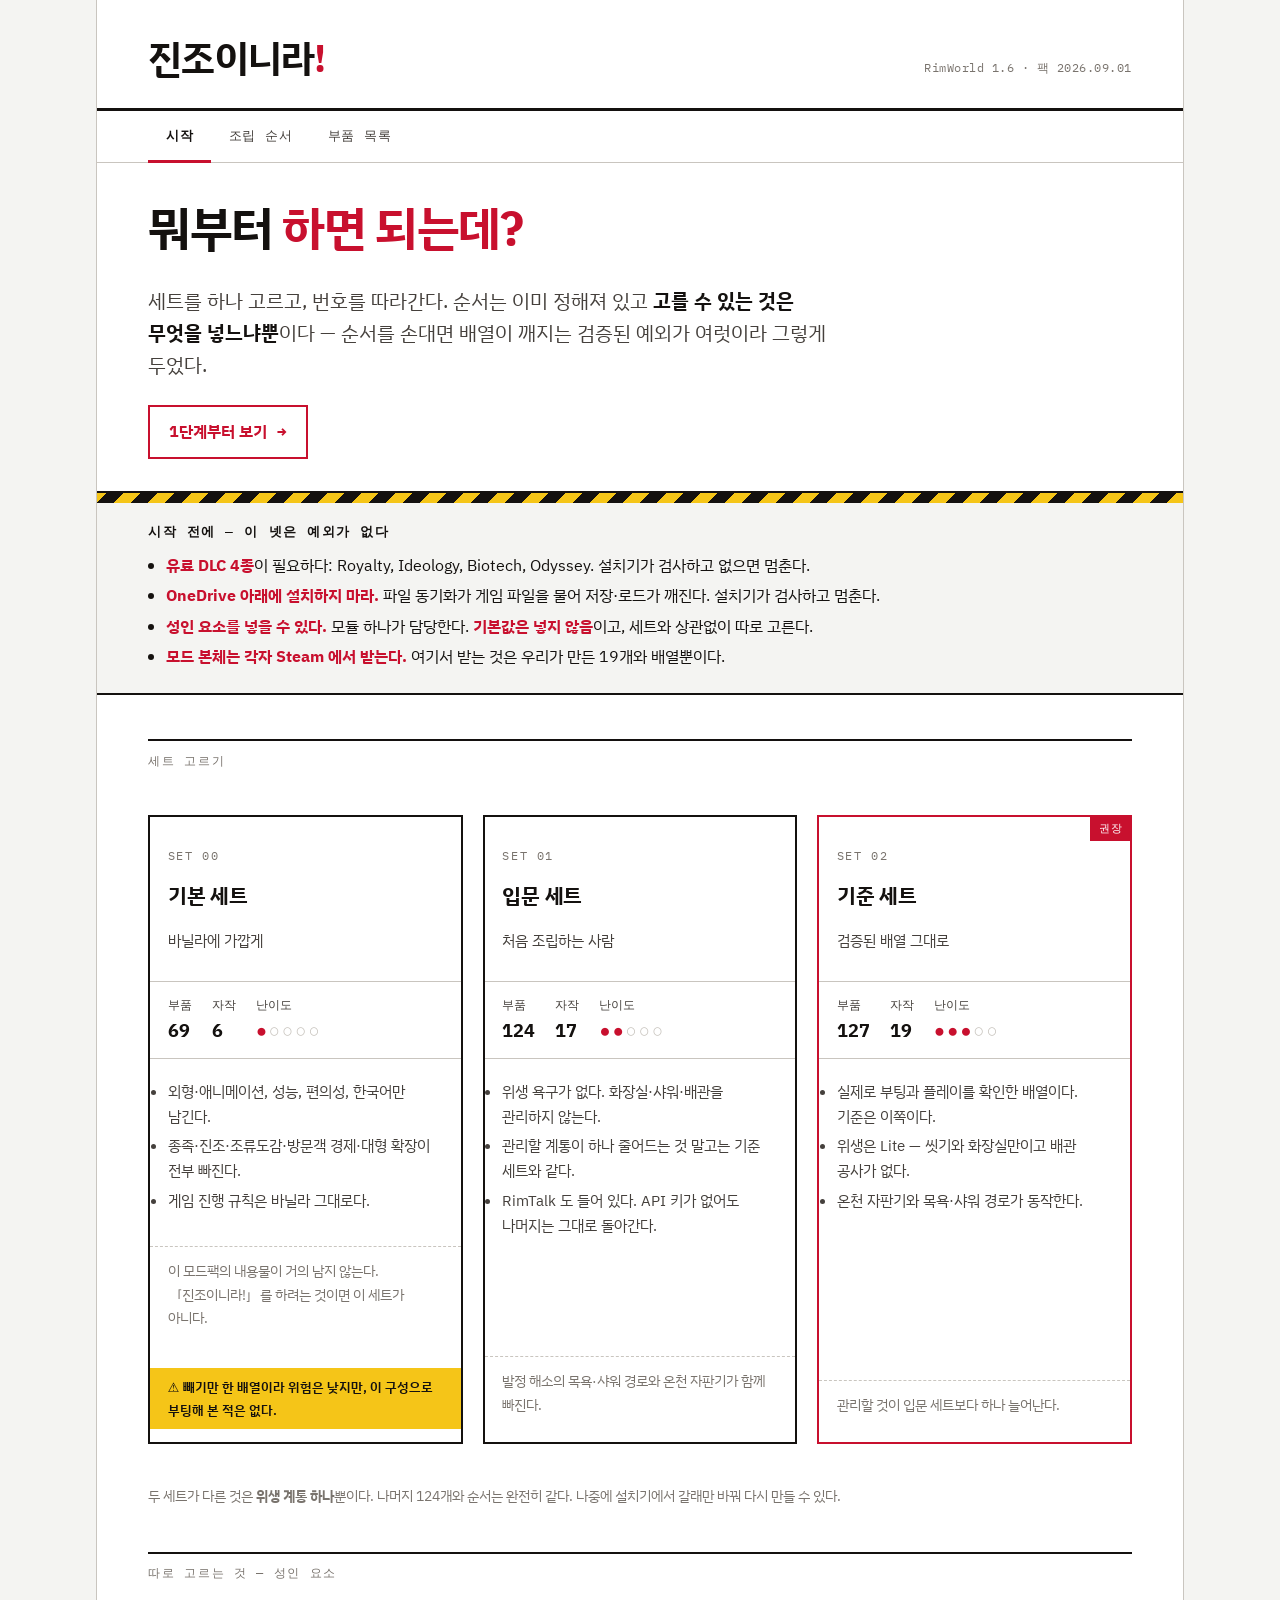
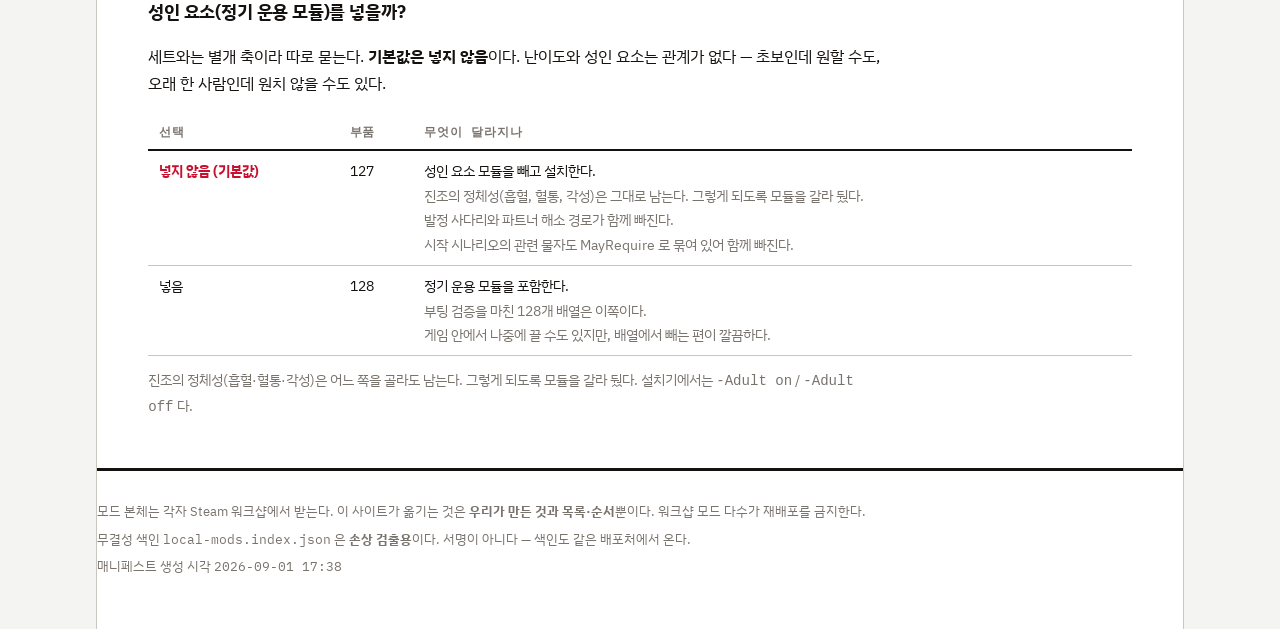
==== index.html @ 78cf6ee9 "진홍 협화회 모드팩 사이트 — 첫 배포 site/dist 산출물(3쪽 + 설치기 묶음 + 무결성 색인)을 그대로 올린다. 빌드는 모드팩 저장소의 scripts/build-site." ====
<!doctype html>
<html lang="ko">
<head>
<meta charset="utf-8">
<meta name="viewport" content="width=device-width, initial-scale=1">
<title>진조이니라! 조립 설명서</title>
<meta name="description" content="RimWorld 1.6 한국어 모드팩 진조이니라!. 세트를 고르고 번호를 따라가면 끝난다.">
<meta name="color-scheme" content="light dark">
<link rel="preconnect" href="https://fonts.googleapis.com">
<link rel="preconnect" href="https://fonts.gstatic.com" crossorigin>
<link rel="stylesheet" href="https://fonts.googleapis.com/css2?family=IBM+Plex+Mono:wght@400;600&family=IBM+Plex+Sans+KR:wght@400;500;600;700&display=swap">
<link rel="stylesheet" href="assets/style.css">
</head>
<body>
<!--
DIRECTION CONTRACT — rim.issssm.com

THESIS: 이 팩은 고르는 카탈로그가 아니라 순서가 검증된 조립물 하나다. 세트를
고르고 번호를 따라가면 끝난다. 기능을 자랑하는 히어로 배너와 카드 격자를 쓰지
않는다 — 초보가 먼저 묻는 것은 "무엇이 들었나" 가 아니라 "뭐부터 하면 되나" 다.

OWN-WORLD: 조립 설명서. 흰 종이, 검은 키라인, 진홍(#c8102e)이 이 팩의 정체이자
유일한 강조색, 노랑·검정 사선 위험 띠가 경고를 진다. 여백의 큰 외곽선 숫자,
1:1 부품 호출 상자 격자, IBM Plex Sans KR + Plex Mono, 숫자는 전부 tabular.

STORY: 세트 상자가 부품 수와 난이도를 모서리에 찍고 나란히 놓인 것을 본다.
자기 것이 어느 것인지 알아보고, 번호 매긴 단계를 따라 혼자 끝까지 깐다.
세트로 정해지지 않는 것(성인 요소)은 상자 아래에서 따로 묻는다.

FIRST VIEWPORT: 상단 3px 괘선 아래 워드마크. 그 아래 "뭐부터 하면 되는데?" 가
화면 폭을 쓰는 질문으로 서고, 답이 곧바로 1단계 링크다. 그 아래 노랑·검정
위험 띠가 DLC 4종·OneDrive 금지·성인 요소를 진다. 세트 상자는 그다음이다.

FORM: 브릭 조립 설명서. 공명 순위 7위였던 배정안(약전 첨부문서)을 두 축에서
이긴 도전자. seed 343098e7.

FINISH: unreviewed and undocumented is unfinished; this build ends with the finish review, the verdict, DESIGN.md, and every shipping raster carrying its provenance.
-->
<div class="sheet">
  <header class="masthead pad">
    <p class="wordmark">진조이니라<span class="bang">!</span></p>
    <p class="meta">RimWorld 1.6 · 팩 2026.09.01</p>
  </header>
  <nav class="tabs pad" aria-label="주요">
      <a href="index.html" aria-current="page">시작</a>
      <a href="install.html">조립 순서</a>
      <a href="mods.html">부품 목록</a>
  </nav>
  <main class="pad">
    <h1 class="q">뭐부터 <em>하면 되는데?</em></h1>
    <p class="lede">세트를 하나 고르고, 번호를 따라간다. 순서는 이미 정해져 있고
    <strong>고를 수 있는 것은 무엇을 넣느냐뿐</strong>이다 — 순서를 손대면 배열이 깨지는
    검증된 예외가 여럿이라 그렇게 두었다.</p>
    <p style="margin:1.5rem 0 0"><a class="gonext" href="install.html">1단계부터 보기 <span class="arrow">→</span></a></p>
  </main>

  <section class="hazard" aria-labelledby="before">
    <div class="body">
      <h2 id="before">시작 전에 — 이 넷은 예외가 없다</h2>
      <ul>
        <li><strong>유료 DLC 4종</strong>이 필요하다: Royalty, Ideology, Biotech, Odyssey. 설치기가 검사하고 없으면 멈춘다.</li>
        <li><strong>OneDrive 아래에 설치하지 마라.</strong> 파일 동기화가 게임 파일을 물어 저장·로드가 깨진다. 설치기가 검사하고 멈춘다.</li>
        <li><strong>성인 요소를 넣을 수 있다.</strong> 모듈 하나가 담당한다. <strong>기본값은 넣지 않음</strong>이고, 세트와 상관없이 따로 고른다.</li>
        <li><strong>모드 본체는 각자 Steam 에서 받는다.</strong> 여기서 받는 것은 우리가 만든 19개와 배열뿐이다.</li>
      </ul>
    </div>
  </section>

  <section class="pad">
    <p class="sectionhead">세트 고르기</p>
    <div class="sets">
      <article class="set">
        
        <div class="head">
          <p class="setno">SET 00</p>
          <h3>기본 세트</h3>
          <p class="tagline">바닐라에 가깝게</p>
        </div>
        <div class="stats">
          <div>부품<b>69</b></div>
          <div>자작<b>6</b></div>
          <div>난이도<b><span class="pips">●<span class="off">○○○○</span></span></b></div>
        </div>
        <ul class="why">
        <li>외형·애니메이션, 성능, 편의성, 한국어만 남긴다.</li>
        <li>종족·진조·조류도감·방문객 경제·대형 확장이 전부 빠진다.</li>
        <li>게임 진행 규칙은 바닐라 그대로다.</li>
        </ul>
        <p class="cost">이 모드팩의 내용물이 거의 남지 않는다. 「진조이니라!」를 하려는 것이면 이 세트가 아니다.</p>
        <p class="unverified">⚠ 빼기만 한 배열이라 위험은 낮지만, 이 구성으로 부팅해 본 적은 없다.</p>
      </article>
      <article class="set">
        
        <div class="head">
          <p class="setno">SET 01</p>
          <h3>입문 세트</h3>
          <p class="tagline">처음 조립하는 사람</p>
        </div>
        <div class="stats">
          <div>부품<b>124</b></div>
          <div>자작<b>17</b></div>
          <div>난이도<b><span class="pips">●●<span class="off">○○○</span></span></b></div>
        </div>
        <ul class="why">
        <li>위생 욕구가 없다. 화장실·샤워·배관을 관리하지 않는다.</li>
        <li>관리할 계통이 하나 줄어드는 것 말고는 기준 세트와 같다.</li>
        <li>RimTalk 도 들어 있다. API 키가 없어도 나머지는 그대로 돌아간다.</li>
        </ul>
        <p class="cost">발정 해소의 목욕·샤워 경로와 온천 자판기가 함께 빠진다.</p>
        
      </article>
      <article class="set is-recommended">
        <span class="corner">권장</span>
        <div class="head">
          <p class="setno">SET 02</p>
          <h3>기준 세트</h3>
          <p class="tagline">검증된 배열 그대로</p>
        </div>
        <div class="stats">
          <div>부품<b>127</b></div>
          <div>자작<b>19</b></div>
          <div>난이도<b><span class="pips">●●●<span class="off">○○</span></span></b></div>
        </div>
        <ul class="why">
        <li>실제로 부팅과 플레이를 확인한 배열이다. 기준은 이쪽이다.</li>
        <li>위생은 Lite — 씻기와 화장실만이고 배관 공사가 없다.</li>
        <li>온천 자판기와 목욕·샤워 경로가 동작한다.</li>
        </ul>
        <p class="cost">관리할 것이 입문 세트보다 하나 늘어난다.</p>
        
      </article>
    </div>
    <p style="color:var(--ink-3);font-size:0.88rem;margin:0 0 2rem">
      두 세트가 다른 것은 <strong>위생 계통 하나</strong>뿐이다. 나머지 124개와 순서는 완전히 같다.
      나중에 설치기에서 갈래만 바꿔 다시 만들 수 있다.
    </p>

    <p class="sectionhead">따로 고르는 것 — 성인 요소</p>
    <div class="optional">
      <p class="q2">성인 요소(정기 운용 모듈)를 넣을까?</p>
      <p>세트와는 별개 축이라 따로 묻는다. <strong>기본값은 넣지 않음</strong>이다.
      난이도와 성인 요소는 관계가 없다 — 초보인데 원할 수도, 오래 한 사람인데 원치 않을 수도 있다.</p>
      <div class="tablewrap">
        <table>
          <thead><tr><th>선택</th><th>부품</th><th>무엇이 달라지나</th></tr></thead>
          <tbody>
<tr><td><strong>넣지 않음 (기본값)</strong></td><td class="num">127</td><td>성인 요소 모듈을 빼고 설치한다.<br><span style="color:var(--ink-3);font-size:0.86rem">진조의 정체성(흡혈, 혈통, 각성)은 그대로 남는다. 그렇게 되도록 모듈을 갈라 뒀다.<br>발정 사다리와 파트너 해소 경로가 함께 빠진다.<br>시작 시나리오의 관련 물자도 MayRequire 로 묶여 있어 함께 빠진다.</span></td></tr>
        <tr><td>넣음</td><td class="num">128</td><td>정기 운용 모듈을 포함한다.<br><span style="color:var(--ink-3);font-size:0.86rem">부팅 검증을 마친 128개 배열은 이쪽이다.<br>게임 안에서 나중에 끌 수도 있지만, 배열에서 빼는 편이 깔끔하다.</span></td></tr>
          </tbody>
        </table>
      </div>
      <p style="color:var(--ink-3);font-size:0.88rem;margin:0.75rem 0 2rem">
        진조의 정체성(흡혈·혈통·각성)은 어느 쪽을 골라도 남는다. 그렇게 되도록 모듈을 갈라 뒀다.
        설치기에서는 <code>-Adult on</code> / <code>-Adult off</code> 다.
      </p>
    </div>
  </section>
  <footer class="colophon pad">
    <p>모드 본체는 각자 Steam 워크샵에서 받는다. 이 사이트가 옮기는 것은 <strong>우리가 만든 것과 목록·순서</strong>뿐이다. 워크샵 모드 다수가 재배포를 금지한다.</p>
    <p>무결성 색인 <code>local-mods.index.json</code> 은 <strong>손상 검출용</strong>이다. 서명이 아니다 — 색인도 같은 배포처에서 온다.</p>
    <p>매니페스트 생성 시각 <code>2026-09-01 17:38</code></p>
  </footer>
</div>
</body>
</html>
---- assets/style.css ----
/* 진조이니라! — rim.issssm.com
   조립 설명서 문법. 키라인, 번호 매긴 단계, 1:1 부품 호출 상자.
   손으로 쓴다. 빌드 단계는 HTML 만 만든다. */

:root {
  --paper:      #ffffff;
  --paper-2:    #f4f4f2;
  --paper-3:    #e9e8e4;
  --ink:        #14110f;
  --ink-2:      #45403c;
  --ink-3:      #79736d;
  --rule:       #14110f;
  --rule-soft:  #c9c5bf;
  --crimson:    #c8102e;
  --crimson-2:  #9c0c23;
  --caution:    #f5c518;
  --info:       #2f6fa8;
  --ok:         #2c7a4b;

  --gutter:     5.5rem;
  --sheet:      68rem;

  --step-num:   clamp(2.6rem, 6vw, 4.2rem);

  --f-sans: "IBM Plex Sans KR", "Malgun Gothic", system-ui, sans-serif;
  --f-mono: "IBM Plex Mono", "D2Coding", ui-monospace, monospace;
}

@media (prefers-color-scheme: dark) {
  :root:not([data-theme="light"]) {
    --paper:     #14110f;
    --paper-2:   #1c1917;
    --paper-3:   #262220;
    --ink:       #ece8e3;
    --ink-2:     #b9b2ab;
    --ink-3:     #8b847d;
    --rule:      #ece8e3;
    --rule-soft: #3b3633;
    --crimson:   #ff4d63;
    --crimson-2: #ff7a8b;
    --caution:   #f5c518;
    --info:      #7db6e8;
    --ok:        #5fbf85;
  }
}

:root[data-theme="dark"] {
  --paper:     #14110f;
  --paper-2:   #1c1917;
  --paper-3:   #262220;
  --ink:       #ece8e3;
  --ink-2:     #b9b2ab;
  --ink-3:     #8b847d;
  --rule:      #ece8e3;
  --rule-soft: #3b3633;
  --crimson:   #ff4d63;
  --crimson-2: #ff7a8b;
  --caution:   #f5c518;
  --info:      #7db6e8;
  --ok:        #5fbf85;
}

* { box-sizing: border-box; }

html { -webkit-text-size-adjust: 100%; }

body {
  margin: 0;
  background: var(--paper-2);
  color: var(--ink);
  font-family: var(--f-sans);
  font-size: 16px;
  line-height: 1.7;
  word-break: keep-all;
  overflow-wrap: anywhere;
}

a { color: var(--crimson); text-underline-offset: 0.2em; }
a:focus-visible,
button:focus-visible { outline: 3px solid var(--crimson); outline-offset: 2px; }

/* ── 종이 ───────────────────────────────────────────────── */

.sheet {
  max-width: var(--sheet);
  margin: 0 auto;
  background: var(--paper);
  border-left: 1px solid var(--rule-soft);
  border-right: 1px solid var(--rule-soft);
  min-height: 100vh;
}

.pad { padding: 0 clamp(1.25rem, 4vw, 3.5rem); }

/* ── 머리 ───────────────────────────────────────────────── */

.masthead {
  border-bottom: 3px solid var(--rule);
  padding-top: 2.25rem;
  padding-bottom: 1.1rem;
  display: flex;
  flex-wrap: wrap;
  align-items: baseline;
  gap: 0.5rem 1.25rem;
}

.masthead .wordmark {
  font-size: clamp(1.6rem, 4.4vw, 2.4rem);
  font-weight: 700;
  letter-spacing: -0.02em;
  margin: 0;
  line-height: 1.15;
}
.masthead .wordmark .bang { color: var(--crimson); }

.masthead .meta {
  font-family: var(--f-mono);
  font-size: 0.78rem;
  color: var(--ink-3);
  letter-spacing: 0.04em;
  margin-left: auto;
  font-variant-numeric: tabular-nums;
}

nav.tabs {
  display: flex;
  flex-wrap: wrap;
  gap: 0;
  border-bottom: 1px solid var(--rule-soft);
}
nav.tabs a {
  font-family: var(--f-mono);
  font-size: 0.8rem;
  letter-spacing: 0.06em;
  text-decoration: none;
  color: var(--ink-2);
  padding: 0.85rem 1.1rem;
  border-bottom: 3px solid transparent;
  margin-bottom: -1px;
}
nav.tabs a:hover { color: var(--ink); background: var(--paper-2); }
nav.tabs a[aria-current="page"] {
  color: var(--ink);
  border-bottom-color: var(--crimson);
  font-weight: 600;
}

/* ── 경고 띠 ────────────────────────────────────────────── */

.hazard {
  border-top: 2px solid var(--ink);
  border-bottom: 2px solid var(--ink);
  background: var(--paper-2);
  margin-top: 2rem;
}
.hazard::before {
  content: "";
  display: block;
  height: 10px;
  background: repeating-linear-gradient(
    -45deg, var(--caution) 0 12px, var(--ink) 12px 24px);
}
.hazard .body { padding: 1.1rem clamp(1.25rem, 4vw, 3.5rem) 1.25rem; }
.hazard h2 {
  font-size: 0.8rem;
  font-family: var(--f-mono);
  letter-spacing: 0.12em;
  margin: 0 0 0.6rem;
  color: var(--ink);
}
.hazard ul { margin: 0; padding-left: 1.1rem; }
.hazard li { margin: 0.2rem 0; }
.hazard strong { color: var(--crimson); }

/* ── 단계 ───────────────────────────────────────────────── */

.step {
  display: grid;
  grid-template-columns: var(--gutter) 1fr;
  gap: 0 1.5rem;
  padding: 2.25rem 0;
  border-bottom: 1px solid var(--rule-soft);
}
.step:last-child { border-bottom: 0; }

.step .n {
  font-family: var(--f-mono);
  font-size: var(--step-num);
  font-weight: 700;
  line-height: 0.9;
  color: transparent;
  -webkit-text-stroke: 2px var(--rule);
  font-variant-numeric: tabular-nums;
  user-select: none;
}
.step.is-key .n { -webkit-text-stroke-color: var(--crimson); }

.step h2 {
  margin: 0 0 0.5rem;
  font-size: 1.3rem;
  line-height: 1.35;
  letter-spacing: -0.01em;
}
.step p { margin: 0 0 0.75rem; color: var(--ink-2); }
.step p:last-child { margin-bottom: 0; }

@media (max-width: 640px) {
  .step { grid-template-columns: 1fr; gap: 0.4rem; }
  .step .n { font-size: 2.2rem; }
}

/* 명령 상자 */
pre.cmd {
  font-family: var(--f-mono);
  font-size: 0.82rem;
  background: var(--paper-2);
  border: 1px solid var(--rule-soft);
  border-left: 4px solid var(--ink);
  padding: 0.75rem 0.9rem;
  margin: 0.6rem 0 0.9rem;
  line-height: 1.6;
  /* 가로 스크롤 대신 줄바꿈. 읽는 사람이 이걸 복사해서 붙여 넣는다 —
     잘린 줄을 스크롤해야 하는 것을 못 알아채면 명령을 반만 복사한다. */
  white-space: pre-wrap;
  overflow-wrap: anywhere;
}

/* 곁줄 — 막혔을 때 */
.stuck {
  border: 1px solid var(--rule-soft);
  border-left: 4px solid var(--caution);
  background: var(--paper-2);
  padding: 0.8rem 1rem;
  margin: 0.9rem 0 0;
  font-size: 0.92rem;
}
.stuck b {
  font-family: var(--f-mono);
  font-size: 0.75rem;
  letter-spacing: 0.08em;
  display: block;
  color: var(--ink-3);
  margin-bottom: 0.25rem;
}

/* ── 세트 상자 (프리셋) ─────────────────────────────────── */

.sets {
  display: grid;
  grid-template-columns: repeat(auto-fit, minmax(16rem, 1fr));
  gap: 1.25rem;
  padding: 2rem 0 2.5rem;
}

.set {
  border: 2px solid var(--rule);
  background: var(--paper);
  display: flex;
  flex-direction: column;
  position: relative;
}
.set.is-recommended { border-color: var(--crimson); }

.set .corner {
  position: absolute;
  top: -2px; right: -2px;
  background: var(--crimson);
  color: #fff;
  font-family: var(--f-mono);
  font-size: 0.7rem;
  letter-spacing: 0.1em;
  padding: 0.2rem 0.55rem;
}

.set .head {
  border-bottom: 1px solid var(--rule-soft);
  padding: 1.1rem 1.1rem 0.85rem;
}
.set .setno {
  font-family: var(--f-mono);
  font-size: 0.72rem;
  letter-spacing: 0.14em;
  color: var(--ink-3);
  font-variant-numeric: tabular-nums;
}
.set h3 { margin: 0.15rem 0 0.1rem; font-size: 1.3rem; letter-spacing: -0.01em; }
.set .tagline { color: var(--ink-2); font-size: 0.92rem; }

.set .stats {
  display: flex;
  gap: 1.25rem;
  padding: 0.75rem 1.1rem;
  border-bottom: 1px solid var(--rule-soft);
  font-family: var(--f-mono);
  font-size: 0.78rem;
  font-variant-numeric: tabular-nums;
  color: var(--ink-2);
}
.set .stats b { display: block; color: var(--ink); font-size: 1.15rem; font-weight: 700; }

.pips { letter-spacing: 0.12em; color: var(--crimson); }
.pips .off { color: var(--rule-soft); }

.set .why { padding: 0.9rem 1.1rem; margin: 0; flex: 1; }
.set .why li { margin: 0.3rem 0; font-size: 0.92rem; color: var(--ink-2); }

.set .cost {
  padding: 0.75rem 1.1rem;
  border-top: 1px dashed var(--rule-soft);
  font-size: 0.86rem;
  color: var(--ink-3);
}

.set .unverified {
  background: var(--caution);
  color: #14110f;
  padding: 0.5rem 1.1rem;
  font-size: 0.82rem;
  font-weight: 600;
}

/* ── 세트로 정해지지 않는 선택 ──────────────────────────── */

/* 왼쪽 강조 레일을 뺐다. 바로 위 .sectionhead 가 이미 2px 괘선과
   모노 눈썹으로 절을 갈라 주고 있어서 레일은 장식일 뿐이었다. */
.optional { margin: 0 0 1rem; }
.optional .q2 {
  font-size: 1.15rem;
  font-weight: 700;
  letter-spacing: -0.01em;
  margin: 0.75rem 0 0.4rem;
}
.optional p { max-width: 46rem; }
.optional td strong { color: var(--crimson); }

/* ── 부품 목록 ──────────────────────────────────────────── */

.bin { padding: 1.5rem 0 0; }
.bin h2 {
  font-size: 1.05rem;
  margin: 1.75rem 0 0.15rem;
  display: flex;
  align-items: baseline;
  gap: 0.6rem;
}
.bin h2 .count {
  font-family: var(--f-mono);
  font-size: 0.78rem;
  color: var(--ink-3);
  font-variant-numeric: tabular-nums;
}
.bin .gdesc { color: var(--ink-3); font-size: 0.88rem; margin: 0 0 0.75rem; }

/* 칸 사이를 gap 으로 벌리고 뒷배경을 선 색으로 두면 마지막 줄의
   빈 칸이 회색 덩어리로 남는다. 칸마다 선을 그린다. */
.parts {
  display: grid;
  grid-template-columns: repeat(auto-fill, minmax(15rem, 1fr));
  background: var(--paper);
  border-top: 1px solid var(--rule-soft);
  border-left: 1px solid var(--rule-soft);
}

.part {
  background: var(--paper);
  border-right: 1px solid var(--rule-soft);
  border-bottom: 1px solid var(--rule-soft);
  padding: 0.6rem 0.7rem;
  display: grid;
  grid-template-columns: 2.6rem 1fr;
  gap: 0.55rem;
  align-items: start;
}
.part .ord {
  font-family: var(--f-mono);
  font-size: 0.78rem;
  color: var(--ink-3);
  font-variant-numeric: tabular-nums;
  text-align: right;
  padding-top: 0.12rem;
}
.part .nm { font-size: 0.9rem; line-height: 1.4; }
.part .id {
  font-family: var(--f-mono);
  font-size: 0.68rem;
  color: var(--ink-3);
  display: block;
  margin-top: 0.1rem;
}
.part.is-ours { border-left: 3px solid var(--crimson); }
.part.is-ours .nm { font-weight: 600; }

.legend {
  font-size: 0.82rem;
  color: var(--ink-3);
  display: flex;
  flex-wrap: wrap;
  gap: 1.25rem;
  padding: 0.75rem 0 0;
}
.legend .swatch {
  display: inline-block;
  width: 0.7rem; height: 0.7rem;
  border-left: 3px solid var(--crimson);
  margin-right: 0.35rem;
  vertical-align: -1px;
}

/* ── 표 ─────────────────────────────────────────────────── */

.tablewrap { overflow-x: auto; }
table {
  border-collapse: collapse;
  width: 100%;
  font-size: 0.9rem;
}
th, td {
  text-align: left;
  padding: 0.5rem 0.7rem;
  border-bottom: 1px solid var(--rule-soft);
  vertical-align: top;
}
th {
  font-family: var(--f-mono);
  font-size: 0.72rem;
  letter-spacing: 0.08em;
  color: var(--ink-3);
  border-bottom: 2px solid var(--rule);
  white-space: nowrap;
}
td.num { font-family: var(--f-mono); font-variant-numeric: tabular-nums; }

/* ── 강조 링크 ──────────────────────────────────────────── */

.gonext {
  display: inline-flex;
  align-items: center;
  gap: 0.6rem;
  border: 2px solid var(--crimson);
  color: var(--crimson);
  background: transparent;
  font-weight: 700;
  text-decoration: none;
  padding: 0.7rem 1.2rem;
  font-size: 1.02rem;
}
.gonext:hover { background: var(--crimson); color: #fff; }

.dlmeta {
  font-family: var(--f-mono);
  font-size: 0.74rem;
  color: var(--ink-3);
  line-height: 1.6;
  margin: 0.5rem 0 0.9rem;
  word-break: break-all;
}
.dlmeta strong { color: var(--ink-2); }
.gonext .arrow { font-family: var(--f-mono); }

/* ── 꼬리 ───────────────────────────────────────────────── */

footer.colophon {
  border-top: 3px solid var(--rule);
  margin-top: 3rem;
  padding: 1.5rem 0 3rem;
  font-size: 0.84rem;
  color: var(--ink-3);
}
footer.colophon p { margin: 0.3rem 0; }
footer.colophon code { font-family: var(--f-mono); font-size: 0.8rem; }

.lede {
  font-size: clamp(1.05rem, 2.4vw, 1.25rem);
  line-height: 1.6;
  color: var(--ink-2);
  max-width: 44rem;
  margin: 1.75rem 0 0;
}
.lede strong { color: var(--ink); }

h1.q {
  font-size: clamp(1.9rem, 5.5vw, 3rem);
  line-height: 1.2;
  letter-spacing: -0.03em;
  margin: 2.25rem 0 0;
  max-width: 22ch;
}
h1.q em { font-style: normal; color: var(--crimson); }

.sectionhead {
  font-family: var(--f-mono);
  font-size: 0.75rem;
  letter-spacing: 0.14em;
  color: var(--ink-3);
  border-top: 2px solid var(--rule);
  padding-top: 0.6rem;
  margin-top: 2.75rem;
}

@media print {
  nav.tabs, .gonext { display: none; }
  .sheet { border: 0; }
}
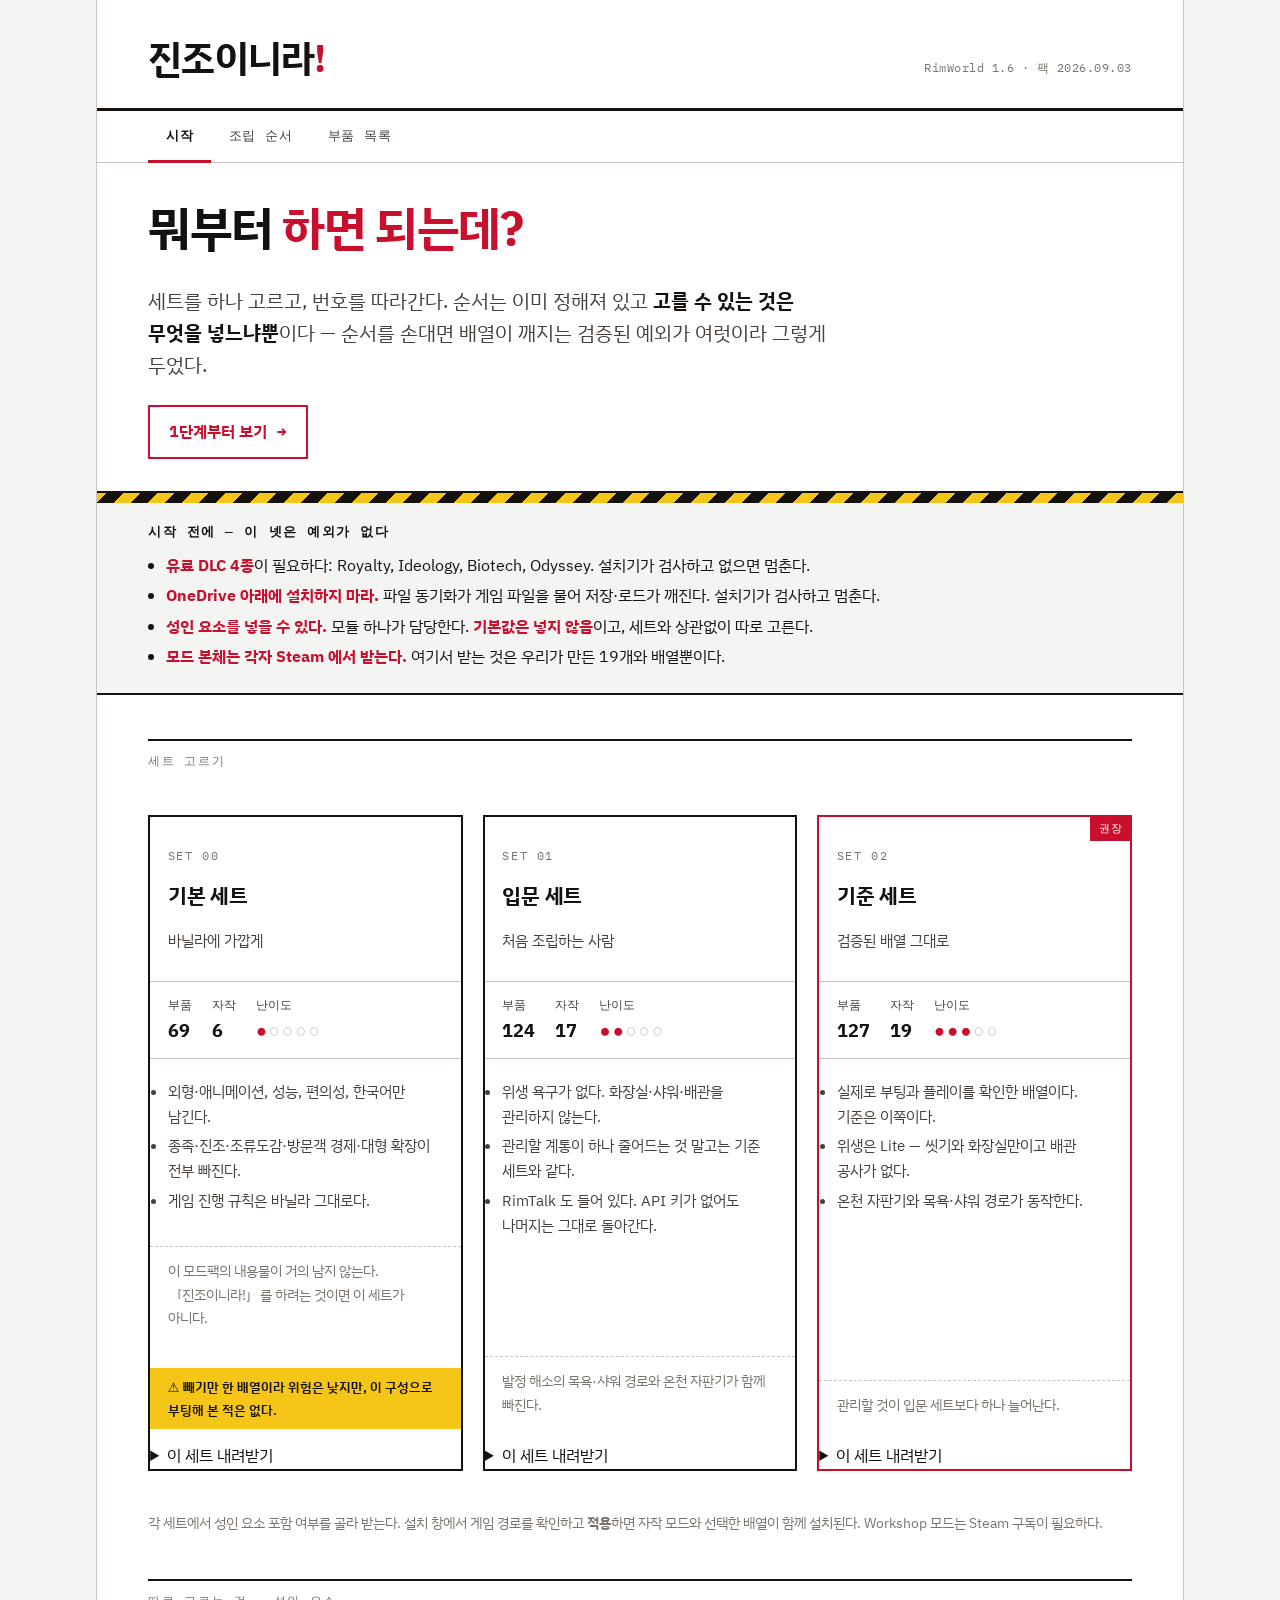
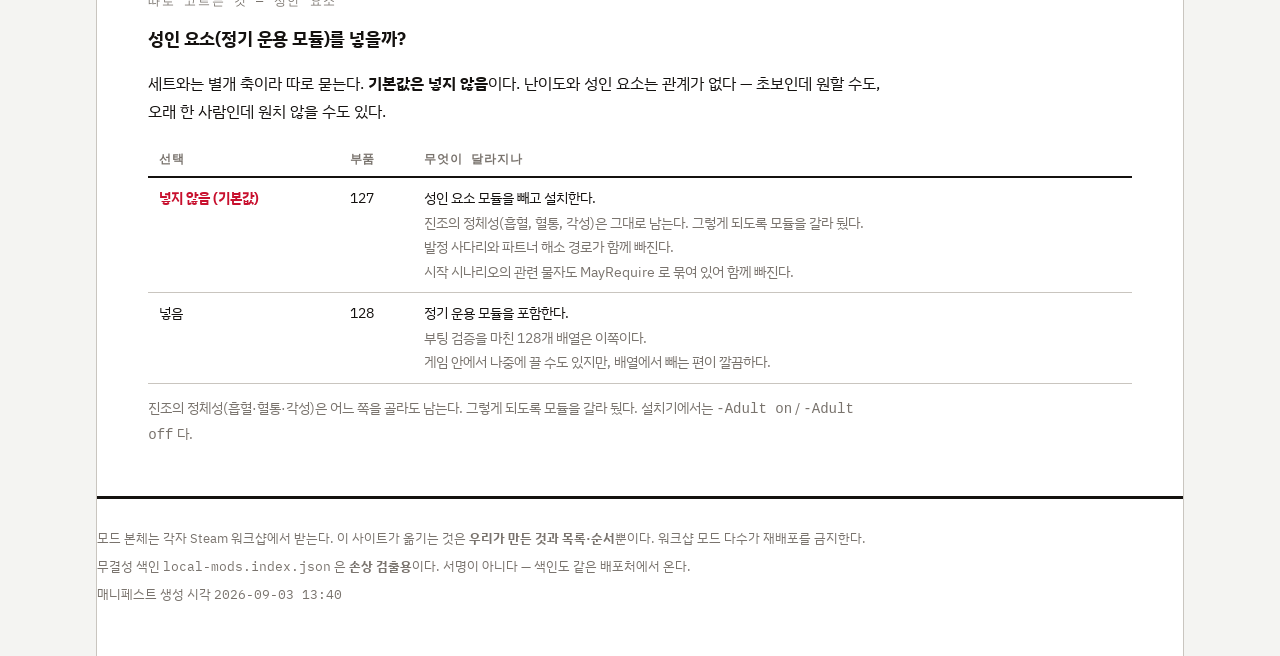
==== commit cbc614ad: "사이트 갱신 2026-09-05 21:37" ====
--- a/index.html
+++ b/index.html
@@ -1,165 +1,174 @@
-<!doctype html>
-<html lang="ko">
-<head>
-<meta charset="utf-8">
-<meta name="viewport" content="width=device-width, initial-scale=1">
-<title>진조이니라! 조립 설명서</title>
-<meta name="description" content="RimWorld 1.6 한국어 모드팩 진조이니라!. 세트를 고르고 번호를 따라가면 끝난다.">
-<meta name="color-scheme" content="light dark">
-<link rel="preconnect" href="https://fonts.googleapis.com">
-<link rel="preconnect" href="https://fonts.gstatic.com" crossorigin>
-<link rel="stylesheet" href="https://fonts.googleapis.com/css2?family=IBM+Plex+Mono:wght@400;600&family=IBM+Plex+Sans+KR:wght@400;500;600;700&display=swap">
-<link rel="stylesheet" href="assets/style.css">
-</head>
-<body>
-<!--
-DIRECTION CONTRACT — rim.issssm.com
-
-THESIS: 이 팩은 고르는 카탈로그가 아니라 순서가 검증된 조립물 하나다. 세트를
-고르고 번호를 따라가면 끝난다. 기능을 자랑하는 히어로 배너와 카드 격자를 쓰지
-않는다 — 초보가 먼저 묻는 것은 "무엇이 들었나" 가 아니라 "뭐부터 하면 되나" 다.
-
-OWN-WORLD: 조립 설명서. 흰 종이, 검은 키라인, 진홍(#c8102e)이 이 팩의 정체이자
-유일한 강조색, 노랑·검정 사선 위험 띠가 경고를 진다. 여백의 큰 외곽선 숫자,
-1:1 부품 호출 상자 격자, IBM Plex Sans KR + Plex Mono, 숫자는 전부 tabular.
-
-STORY: 세트 상자가 부품 수와 난이도를 모서리에 찍고 나란히 놓인 것을 본다.
-자기 것이 어느 것인지 알아보고, 번호 매긴 단계를 따라 혼자 끝까지 깐다.
-세트로 정해지지 않는 것(성인 요소)은 상자 아래에서 따로 묻는다.
-
-FIRST VIEWPORT: 상단 3px 괘선 아래 워드마크. 그 아래 "뭐부터 하면 되는데?" 가
-화면 폭을 쓰는 질문으로 서고, 답이 곧바로 1단계 링크다. 그 아래 노랑·검정
-위험 띠가 DLC 4종·OneDrive 금지·성인 요소를 진다. 세트 상자는 그다음이다.
-
-FORM: 브릭 조립 설명서. 공명 순위 7위였던 배정안(약전 첨부문서)을 두 축에서
-이긴 도전자. seed 343098e7.
-
-FINISH: unreviewed and undocumented is unfinished; this build ends with the finish review, the verdict, DESIGN.md, and every shipping raster carrying its provenance.
--->
-<div class="sheet">
-  <header class="masthead pad">
-    <p class="wordmark">진조이니라<span class="bang">!</span></p>
-    <p class="meta">RimWorld 1.6 · 팩 2026.09.01</p>
-  </header>
-  <nav class="tabs pad" aria-label="주요">
+<!doctype html>
+<html lang="ko">
+<head>
+<meta charset="utf-8">
+<meta name="viewport" content="width=device-width, initial-scale=1">
+<title>진조이니라! 조립 설명서</title>
+<meta name="description" content="RimWorld 1.6 한국어 모드팩 진조이니라!. 세트를 고르고 번호를 따라가면 끝난다.">
+<meta name="color-scheme" content="light dark">
+<link rel="preconnect" href="https://fonts.googleapis.com">
+<link rel="preconnect" href="https://fonts.gstatic.com" crossorigin>
+<link rel="stylesheet" href="https://fonts.googleapis.com/css2?family=IBM+Plex+Mono:wght@400;600&family=IBM+Plex+Sans+KR:wght@400;500;600;700&display=swap">
+<link rel="stylesheet" href="assets/style.css">
+</head>
+<body>
+<!--
+DIRECTION CONTRACT — rim.issssm.com
+
+THESIS: 이 팩은 고르는 카탈로그가 아니라 순서가 검증된 조립물 하나다. 세트를
+고르고 번호를 따라가면 끝난다. 기능을 자랑하는 히어로 배너와 카드 격자를 쓰지
+않는다 — 초보가 먼저 묻는 것은 "무엇이 들었나" 가 아니라 "뭐부터 하면 되나" 다.
+
+OWN-WORLD: 조립 설명서. 흰 종이, 검은 키라인, 진홍(#c8102e)이 이 팩의 정체이자
+유일한 강조색, 노랑·검정 사선 위험 띠가 경고를 진다. 여백의 큰 외곽선 숫자,
+1:1 부품 호출 상자 격자, IBM Plex Sans KR + Plex Mono, 숫자는 전부 tabular.
+
+STORY: 세트 상자가 부품 수와 난이도를 모서리에 찍고 나란히 놓인 것을 본다.
+자기 것이 어느 것인지 알아보고, 번호 매긴 단계를 따라 혼자 끝까지 깐다.
+세트로 정해지지 않는 것(성인 요소)은 상자 아래에서 따로 묻는다.
+
+FIRST VIEWPORT: 상단 3px 괘선 아래 워드마크. 그 아래 "뭐부터 하면 되는데?" 가
+화면 폭을 쓰는 질문으로 서고, 답이 곧바로 1단계 링크다. 그 아래 노랑·검정
+위험 띠가 DLC 4종·OneDrive 금지·성인 요소를 진다. 세트 상자는 그다음이다.
+
+FORM: 브릭 조립 설명서. 공명 순위 7위였던 배정안(약전 첨부문서)을 두 축에서
+이긴 도전자. seed 343098e7.
+
+FINISH: unreviewed and undocumented is unfinished; this build ends with the finish review, the verdict, DESIGN.md, and every shipping raster carrying its provenance.
+-->
+<div class="sheet">
+  <header class="masthead pad">
+    <p class="wordmark">진조이니라<span class="bang">!</span></p>
+    <p class="meta">RimWorld 1.6 · 팩 2026.09.03</p>
+  </header>
+  <nav class="tabs pad" aria-label="주요">
       <a href="index.html" aria-current="page">시작</a>
       <a href="install.html">조립 순서</a>
-      <a href="mods.html">부품 목록</a>
-  </nav>
-  <main class="pad">
-    <h1 class="q">뭐부터 <em>하면 되는데?</em></h1>
-    <p class="lede">세트를 하나 고르고, 번호를 따라간다. 순서는 이미 정해져 있고
-    <strong>고를 수 있는 것은 무엇을 넣느냐뿐</strong>이다 — 순서를 손대면 배열이 깨지는
-    검증된 예외가 여럿이라 그렇게 두었다.</p>
-    <p style="margin:1.5rem 0 0"><a class="gonext" href="install.html">1단계부터 보기 <span class="arrow">→</span></a></p>
-  </main>
-
-  <section class="hazard" aria-labelledby="before">
-    <div class="body">
-      <h2 id="before">시작 전에 — 이 넷은 예외가 없다</h2>
-      <ul>
-        <li><strong>유료 DLC 4종</strong>이 필요하다: Royalty, Ideology, Biotech, Odyssey. 설치기가 검사하고 없으면 멈춘다.</li>
-        <li><strong>OneDrive 아래에 설치하지 마라.</strong> 파일 동기화가 게임 파일을 물어 저장·로드가 깨진다. 설치기가 검사하고 멈춘다.</li>
-        <li><strong>성인 요소를 넣을 수 있다.</strong> 모듈 하나가 담당한다. <strong>기본값은 넣지 않음</strong>이고, 세트와 상관없이 따로 고른다.</li>
-        <li><strong>모드 본체는 각자 Steam 에서 받는다.</strong> 여기서 받는 것은 우리가 만든 19개와 배열뿐이다.</li>
-      </ul>
-    </div>
-  </section>
-
-  <section class="pad">
-    <p class="sectionhead">세트 고르기</p>
-    <div class="sets">
-      <article class="set">
-        
-        <div class="head">
-          <p class="setno">SET 00</p>
-          <h3>기본 세트</h3>
-          <p class="tagline">바닐라에 가깝게</p>
-        </div>
-        <div class="stats">
-          <div>부품<b>69</b></div>
-          <div>자작<b>6</b></div>
-          <div>난이도<b><span class="pips">●<span class="off">○○○○</span></span></b></div>
-        </div>
-        <ul class="why">
+      <a href="mods.html">부품 목록</a>
+  </nav>
+  <main class="pad">
+    <h1 class="q">뭐부터 <em>하면 되는데?</em></h1>
+    <p class="lede">세트를 하나 고르고, 번호를 따라간다. 순서는 이미 정해져 있고
+    <strong>고를 수 있는 것은 무엇을 넣느냐뿐</strong>이다 — 순서를 손대면 배열이 깨지는
+    검증된 예외가 여럿이라 그렇게 두었다.</p>
+    <p style="margin:1.5rem 0 0"><a class="gonext" href="install.html">1단계부터 보기 <span class="arrow">→</span></a></p>
+  </main>
+
+  <section class="hazard" aria-labelledby="before">
+    <div class="body">
+      <h2 id="before">시작 전에 — 이 넷은 예외가 없다</h2>
+      <ul>
+        <li><strong>유료 DLC 4종</strong>이 필요하다: Royalty, Ideology, Biotech, Odyssey. 설치기가 검사하고 없으면 멈춘다.</li>
+        <li><strong>OneDrive 아래에 설치하지 마라.</strong> 파일 동기화가 게임 파일을 물어 저장·로드가 깨진다. 설치기가 검사하고 멈춘다.</li>
+        <li><strong>성인 요소를 넣을 수 있다.</strong> 모듈 하나가 담당한다. <strong>기본값은 넣지 않음</strong>이고, 세트와 상관없이 따로 고른다.</li>
+        <li><strong>모드 본체는 각자 Steam 에서 받는다.</strong> 여기서 받는 것은 우리가 만든 19개와 배열뿐이다.</li>
+      </ul>
+    </div>
+  </section>
+
+  <section class="pad" id="sets">
+    <p class="sectionhead">세트 고르기</p>
+    <div class="sets">
+      <article class="set">
+        
+        <div class="head">
+          <p class="setno">SET 00</p>
+          <h3>기본 세트</h3>
+          <p class="tagline">바닐라에 가깝게</p>
+        </div>
+        <div class="stats">
+          <div>부품<b>69</b></div>
+          <div>자작<b>6</b></div>
+          <div>난이도<b><span class="pips">●<span class="off">○○○○</span></span></b></div>
+        </div>
+        <ul class="why">
         <li>외형·애니메이션, 성능, 편의성, 한국어만 남긴다.</li>
         <li>종족·진조·조류도감·방문객 경제·대형 확장이 전부 빠진다.</li>
-        <li>게임 진행 규칙은 바닐라 그대로다.</li>
-        </ul>
-        <p class="cost">이 모드팩의 내용물이 거의 남지 않는다. 「진조이니라!」를 하려는 것이면 이 세트가 아니다.</p>
+        <li>게임 진행 규칙은 바닐라 그대로다.</li>
+        </ul>
+        <p class="cost">이 모드팩의 내용물이 거의 남지 않는다. 「진조이니라!」를 하려는 것이면 이 세트가 아니다.</p>
         <p class="unverified">⚠ 빼기만 한 배열이라 위험은 낮지만, 이 구성으로 부팅해 본 적은 없다.</p>
+        <details class="set-downloads"><summary>이 세트 내려받기</summary><ul><li><b>성인 요소 없음 (기본)</b><br><a href="download/plain-off-installer.zip" download>기본 세트 설치 ZIP</a> · <a href="download/plain-off-ModsConfig.xml" download="ModsConfig.xml">ModsConfig.xml만 받기</a></li>
+<li><b>성인 요소 포함</b><br><a href="download/plain-on-installer.zip" download>기본 세트 설치 ZIP</a> · <a href="download/plain-on-ModsConfig.xml" download="ModsConfig.xml">ModsConfig.xml만 받기</a></li></ul>
+        <p>ZIP 압축을 풀고 <code>Install.cmd</code>를 실행한다. 선택이 미리 들어 있다.</p></details>
       </article>
-      <article class="set">
-        
-        <div class="head">
-          <p class="setno">SET 01</p>
-          <h3>입문 세트</h3>
-          <p class="tagline">처음 조립하는 사람</p>
-        </div>
-        <div class="stats">
-          <div>부품<b>124</b></div>
-          <div>자작<b>17</b></div>
-          <div>난이도<b><span class="pips">●●<span class="off">○○○</span></span></b></div>
-        </div>
-        <ul class="why">
+      <article class="set">
+        
+        <div class="head">
+          <p class="setno">SET 01</p>
+          <h3>입문 세트</h3>
+          <p class="tagline">처음 조립하는 사람</p>
+        </div>
+        <div class="stats">
+          <div>부품<b>124</b></div>
+          <div>자작<b>17</b></div>
+          <div>난이도<b><span class="pips">●●<span class="off">○○○</span></span></b></div>
+        </div>
+        <ul class="why">
         <li>위생 욕구가 없다. 화장실·샤워·배관을 관리하지 않는다.</li>
         <li>관리할 계통이 하나 줄어드는 것 말고는 기준 세트와 같다.</li>
-        <li>RimTalk 도 들어 있다. API 키가 없어도 나머지는 그대로 돌아간다.</li>
-        </ul>
-        <p class="cost">발정 해소의 목욕·샤워 경로와 온천 자판기가 함께 빠진다.</p>
+        <li>RimTalk 도 들어 있다. API 키가 없어도 나머지는 그대로 돌아간다.</li>
+        </ul>
+        <p class="cost">발정 해소의 목욕·샤워 경로와 온천 자판기가 함께 빠진다.</p>
         
+        <details class="set-downloads"><summary>이 세트 내려받기</summary><ul><li><b>성인 요소 없음 (기본)</b><br><a href="download/starter-off-installer.zip" download>입문 세트 설치 ZIP</a> · <a href="download/starter-off-ModsConfig.xml" download="ModsConfig.xml">ModsConfig.xml만 받기</a></li>
+<li><b>성인 요소 포함</b><br><a href="download/starter-on-installer.zip" download>입문 세트 설치 ZIP</a> · <a href="download/starter-on-ModsConfig.xml" download="ModsConfig.xml">ModsConfig.xml만 받기</a></li></ul>
+        <p>ZIP 압축을 풀고 <code>Install.cmd</code>를 실행한다. 선택이 미리 들어 있다.</p></details>
       </article>
-      <article class="set is-recommended">
-        <span class="corner">권장</span>
-        <div class="head">
-          <p class="setno">SET 02</p>
-          <h3>기준 세트</h3>
-          <p class="tagline">검증된 배열 그대로</p>
-        </div>
-        <div class="stats">
-          <div>부품<b>127</b></div>
-          <div>자작<b>19</b></div>
-          <div>난이도<b><span class="pips">●●●<span class="off">○○</span></span></b></div>
-        </div>
-        <ul class="why">
+      <article class="set is-recommended">
+        <span class="corner">권장</span>
+        <div class="head">
+          <p class="setno">SET 02</p>
+          <h3>기준 세트</h3>
+          <p class="tagline">검증된 배열 그대로</p>
+        </div>
+        <div class="stats">
+          <div>부품<b>127</b></div>
+          <div>자작<b>19</b></div>
+          <div>난이도<b><span class="pips">●●●<span class="off">○○</span></span></b></div>
+        </div>
+        <ul class="why">
         <li>실제로 부팅과 플레이를 확인한 배열이다. 기준은 이쪽이다.</li>
         <li>위생은 Lite — 씻기와 화장실만이고 배관 공사가 없다.</li>
-        <li>온천 자판기와 목욕·샤워 경로가 동작한다.</li>
-        </ul>
-        <p class="cost">관리할 것이 입문 세트보다 하나 늘어난다.</p>
+        <li>온천 자판기와 목욕·샤워 경로가 동작한다.</li>
+        </ul>
+        <p class="cost">관리할 것이 입문 세트보다 하나 늘어난다.</p>
         
-      </article>
-    </div>
-    <p style="color:var(--ink-3);font-size:0.88rem;margin:0 0 2rem">
-      두 세트가 다른 것은 <strong>위생 계통 하나</strong>뿐이다. 나머지 124개와 순서는 완전히 같다.
-      나중에 설치기에서 갈래만 바꿔 다시 만들 수 있다.
-    </p>
-
-    <p class="sectionhead">따로 고르는 것 — 성인 요소</p>
-    <div class="optional">
-      <p class="q2">성인 요소(정기 운용 모듈)를 넣을까?</p>
-      <p>세트와는 별개 축이라 따로 묻는다. <strong>기본값은 넣지 않음</strong>이다.
-      난이도와 성인 요소는 관계가 없다 — 초보인데 원할 수도, 오래 한 사람인데 원치 않을 수도 있다.</p>
-      <div class="tablewrap">
-        <table>
-          <thead><tr><th>선택</th><th>부품</th><th>무엇이 달라지나</th></tr></thead>
-          <tbody>
+        <details class="set-downloads"><summary>이 세트 내려받기</summary><ul><li><b>성인 요소 없음 (기본)</b><br><a href="download/standard-off-installer.zip" download>기준 세트 설치 ZIP</a> · <a href="download/standard-off-ModsConfig.xml" download="ModsConfig.xml">ModsConfig.xml만 받기</a></li>
+<li><b>성인 요소 포함</b><br><a href="download/standard-on-installer.zip" download>기준 세트 설치 ZIP</a> · <a href="download/standard-on-ModsConfig.xml" download="ModsConfig.xml">ModsConfig.xml만 받기</a></li></ul>
+        <p>ZIP 압축을 풀고 <code>Install.cmd</code>를 실행한다. 선택이 미리 들어 있다.</p></details>
+      </article>
+    </div>
+    <p style="color:var(--ink-3);font-size:0.88rem;margin:0 0 2rem">
+      각 세트에서 성인 요소 포함 여부를 골라 받는다. 설치 창에서 게임 경로를 확인하고 <strong>적용</strong>하면
+      자작 모드와 선택한 배열이 함께 설치된다. Workshop 모드는 Steam 구독이 필요하다.
+    </p>
+
+    <p class="sectionhead">따로 고르는 것 — 성인 요소</p>
+    <div class="optional">
+      <p class="q2">성인 요소(정기 운용 모듈)를 넣을까?</p>
+      <p>세트와는 별개 축이라 따로 묻는다. <strong>기본값은 넣지 않음</strong>이다.
+      난이도와 성인 요소는 관계가 없다 — 초보인데 원할 수도, 오래 한 사람인데 원치 않을 수도 있다.</p>
+      <div class="tablewrap">
+        <table>
+          <thead><tr><th>선택</th><th>부품</th><th>무엇이 달라지나</th></tr></thead>
+          <tbody>
 <tr><td><strong>넣지 않음 (기본값)</strong></td><td class="num">127</td><td>성인 요소 모듈을 빼고 설치한다.<br><span style="color:var(--ink-3);font-size:0.86rem">진조의 정체성(흡혈, 혈통, 각성)은 그대로 남는다. 그렇게 되도록 모듈을 갈라 뒀다.<br>발정 사다리와 파트너 해소 경로가 함께 빠진다.<br>시작 시나리오의 관련 물자도 MayRequire 로 묶여 있어 함께 빠진다.</span></td></tr>
-        <tr><td>넣음</td><td class="num">128</td><td>정기 운용 모듈을 포함한다.<br><span style="color:var(--ink-3);font-size:0.86rem">부팅 검증을 마친 128개 배열은 이쪽이다.<br>게임 안에서 나중에 끌 수도 있지만, 배열에서 빼는 편이 깔끔하다.</span></td></tr>
-          </tbody>
-        </table>
-      </div>
-      <p style="color:var(--ink-3);font-size:0.88rem;margin:0.75rem 0 2rem">
-        진조의 정체성(흡혈·혈통·각성)은 어느 쪽을 골라도 남는다. 그렇게 되도록 모듈을 갈라 뒀다.
-        설치기에서는 <code>-Adult on</code> / <code>-Adult off</code> 다.
-      </p>
-    </div>
-  </section>
-  <footer class="colophon pad">
-    <p>모드 본체는 각자 Steam 워크샵에서 받는다. 이 사이트가 옮기는 것은 <strong>우리가 만든 것과 목록·순서</strong>뿐이다. 워크샵 모드 다수가 재배포를 금지한다.</p>
-    <p>무결성 색인 <code>local-mods.index.json</code> 은 <strong>손상 검출용</strong>이다. 서명이 아니다 — 색인도 같은 배포처에서 온다.</p>
-    <p>매니페스트 생성 시각 <code>2026-09-01 17:38</code></p>
-  </footer>
-</div>
-</body>
+        <tr><td>넣음</td><td class="num">128</td><td>정기 운용 모듈을 포함한다.<br><span style="color:var(--ink-3);font-size:0.86rem">부팅 검증을 마친 128개 배열은 이쪽이다.<br>게임 안에서 나중에 끌 수도 있지만, 배열에서 빼는 편이 깔끔하다.</span></td></tr>
+          </tbody>
+        </table>
+      </div>
+      <p style="color:var(--ink-3);font-size:0.88rem;margin:0.75rem 0 2rem">
+        진조의 정체성(흡혈·혈통·각성)은 어느 쪽을 골라도 남는다. 그렇게 되도록 모듈을 갈라 뒀다.
+        설치기에서는 <code>-Adult on</code> / <code>-Adult off</code> 다.
+      </p>
+    </div>
+  </section>
+  <footer class="colophon pad">
+    <p>모드 본체는 각자 Steam 워크샵에서 받는다. 이 사이트가 옮기는 것은 <strong>우리가 만든 것과 목록·순서</strong>뿐이다. 워크샵 모드 다수가 재배포를 금지한다.</p>
+    <p>무결성 색인 <code>local-mods.index.json</code> 은 <strong>손상 검출용</strong>이다. 서명이 아니다 — 색인도 같은 배포처에서 온다.</p>
+    <p>매니페스트 생성 시각 <code>2026-09-03 13:40</code></p>
+  </footer>
+</div>
+</body>
 </html>
--- a/assets/style.css
+++ b/assets/style.css
@@ -1,503 +1,503 @@
-/* 진조이니라! — rim.issssm.com
-   조립 설명서 문법. 키라인, 번호 매긴 단계, 1:1 부품 호출 상자.
-   손으로 쓴다. 빌드 단계는 HTML 만 만든다. */
-
-:root {
-  --paper:      #ffffff;
-  --paper-2:    #f4f4f2;
-  --paper-3:    #e9e8e4;
-  --ink:        #14110f;
-  --ink-2:      #45403c;
-  --ink-3:      #79736d;
-  --rule:       #14110f;
-  --rule-soft:  #c9c5bf;
-  --crimson:    #c8102e;
-  --crimson-2:  #9c0c23;
-  --caution:    #f5c518;
-  --info:       #2f6fa8;
-  --ok:         #2c7a4b;
-
-  --gutter:     5.5rem;
-  --sheet:      68rem;
-
-  --step-num:   clamp(2.6rem, 6vw, 4.2rem);
-
-  --f-sans: "IBM Plex Sans KR", "Malgun Gothic", system-ui, sans-serif;
-  --f-mono: "IBM Plex Mono", "D2Coding", ui-monospace, monospace;
-}
-
-@media (prefers-color-scheme: dark) {
-  :root:not([data-theme="light"]) {
-    --paper:     #14110f;
-    --paper-2:   #1c1917;
-    --paper-3:   #262220;
-    --ink:       #ece8e3;
-    --ink-2:     #b9b2ab;
-    --ink-3:     #8b847d;
-    --rule:      #ece8e3;
-    --rule-soft: #3b3633;
-    --crimson:   #ff4d63;
-    --crimson-2: #ff7a8b;
-    --caution:   #f5c518;
-    --info:      #7db6e8;
-    --ok:        #5fbf85;
-  }
-}
-
-:root[data-theme="dark"] {
-  --paper:     #14110f;
-  --paper-2:   #1c1917;
-  --paper-3:   #262220;
-  --ink:       #ece8e3;
-  --ink-2:     #b9b2ab;
-  --ink-3:     #8b847d;
-  --rule:      #ece8e3;
-  --rule-soft: #3b3633;
-  --crimson:   #ff4d63;
-  --crimson-2: #ff7a8b;
-  --caution:   #f5c518;
-  --info:      #7db6e8;
-  --ok:        #5fbf85;
-}
-
-* { box-sizing: border-box; }
-
-html { -webkit-text-size-adjust: 100%; }
-
-body {
-  margin: 0;
-  background: var(--paper-2);
-  color: var(--ink);
-  font-family: var(--f-sans);
-  font-size: 16px;
-  line-height: 1.7;
-  word-break: keep-all;
-  overflow-wrap: anywhere;
-}
-
-a { color: var(--crimson); text-underline-offset: 0.2em; }
-a:focus-visible,
-button:focus-visible { outline: 3px solid var(--crimson); outline-offset: 2px; }
-
-/* ── 종이 ───────────────────────────────────────────────── */
-
-.sheet {
-  max-width: var(--sheet);
-  margin: 0 auto;
-  background: var(--paper);
-  border-left: 1px solid var(--rule-soft);
-  border-right: 1px solid var(--rule-soft);
-  min-height: 100vh;
-}
-
-.pad { padding: 0 clamp(1.25rem, 4vw, 3.5rem); }
-
-/* ── 머리 ───────────────────────────────────────────────── */
-
-.masthead {
-  border-bottom: 3px solid var(--rule);
-  padding-top: 2.25rem;
-  padding-bottom: 1.1rem;
-  display: flex;
-  flex-wrap: wrap;
-  align-items: baseline;
-  gap: 0.5rem 1.25rem;
-}
-
-.masthead .wordmark {
-  font-size: clamp(1.6rem, 4.4vw, 2.4rem);
-  font-weight: 700;
-  letter-spacing: -0.02em;
-  margin: 0;
-  line-height: 1.15;
-}
-.masthead .wordmark .bang { color: var(--crimson); }
-
-.masthead .meta {
-  font-family: var(--f-mono);
-  font-size: 0.78rem;
-  color: var(--ink-3);
-  letter-spacing: 0.04em;
-  margin-left: auto;
-  font-variant-numeric: tabular-nums;
-}
-
-nav.tabs {
-  display: flex;
-  flex-wrap: wrap;
-  gap: 0;
-  border-bottom: 1px solid var(--rule-soft);
-}
-nav.tabs a {
-  font-family: var(--f-mono);
-  font-size: 0.8rem;
-  letter-spacing: 0.06em;
-  text-decoration: none;
-  color: var(--ink-2);
-  padding: 0.85rem 1.1rem;
-  border-bottom: 3px solid transparent;
-  margin-bottom: -1px;
-}
-nav.tabs a:hover { color: var(--ink); background: var(--paper-2); }
-nav.tabs a[aria-current="page"] {
-  color: var(--ink);
-  border-bottom-color: var(--crimson);
-  font-weight: 600;
-}
-
-/* ── 경고 띠 ────────────────────────────────────────────── */
-
-.hazard {
-  border-top: 2px solid var(--ink);
-  border-bottom: 2px solid var(--ink);
-  background: var(--paper-2);
-  margin-top: 2rem;
-}
-.hazard::before {
-  content: "";
-  display: block;
-  height: 10px;
-  background: repeating-linear-gradient(
-    -45deg, var(--caution) 0 12px, var(--ink) 12px 24px);
-}
-.hazard .body { padding: 1.1rem clamp(1.25rem, 4vw, 3.5rem) 1.25rem; }
-.hazard h2 {
-  font-size: 0.8rem;
-  font-family: var(--f-mono);
-  letter-spacing: 0.12em;
-  margin: 0 0 0.6rem;
-  color: var(--ink);
-}
-.hazard ul { margin: 0; padding-left: 1.1rem; }
-.hazard li { margin: 0.2rem 0; }
-.hazard strong { color: var(--crimson); }
-
-/* ── 단계 ───────────────────────────────────────────────── */
-
-.step {
-  display: grid;
-  grid-template-columns: var(--gutter) 1fr;
-  gap: 0 1.5rem;
-  padding: 2.25rem 0;
-  border-bottom: 1px solid var(--rule-soft);
-}
-.step:last-child { border-bottom: 0; }
-
-.step .n {
-  font-family: var(--f-mono);
-  font-size: var(--step-num);
-  font-weight: 700;
-  line-height: 0.9;
-  color: transparent;
-  -webkit-text-stroke: 2px var(--rule);
-  font-variant-numeric: tabular-nums;
-  user-select: none;
-}
-.step.is-key .n { -webkit-text-stroke-color: var(--crimson); }
-
-.step h2 {
-  margin: 0 0 0.5rem;
-  font-size: 1.3rem;
-  line-height: 1.35;
-  letter-spacing: -0.01em;
-}
-.step p { margin: 0 0 0.75rem; color: var(--ink-2); }
-.step p:last-child { margin-bottom: 0; }
-
-@media (max-width: 640px) {
-  .step { grid-template-columns: 1fr; gap: 0.4rem; }
-  .step .n { font-size: 2.2rem; }
-}
-
-/* 명령 상자 */
-pre.cmd {
-  font-family: var(--f-mono);
-  font-size: 0.82rem;
-  background: var(--paper-2);
-  border: 1px solid var(--rule-soft);
-  border-left: 4px solid var(--ink);
-  padding: 0.75rem 0.9rem;
-  margin: 0.6rem 0 0.9rem;
-  line-height: 1.6;
-  /* 가로 스크롤 대신 줄바꿈. 읽는 사람이 이걸 복사해서 붙여 넣는다 —
-     잘린 줄을 스크롤해야 하는 것을 못 알아채면 명령을 반만 복사한다. */
-  white-space: pre-wrap;
-  overflow-wrap: anywhere;
-}
-
-/* 곁줄 — 막혔을 때 */
-.stuck {
-  border: 1px solid var(--rule-soft);
-  border-left: 4px solid var(--caution);
-  background: var(--paper-2);
-  padding: 0.8rem 1rem;
-  margin: 0.9rem 0 0;
-  font-size: 0.92rem;
-}
-.stuck b {
-  font-family: var(--f-mono);
-  font-size: 0.75rem;
-  letter-spacing: 0.08em;
-  display: block;
-  color: var(--ink-3);
-  margin-bottom: 0.25rem;
-}
-
-/* ── 세트 상자 (프리셋) ─────────────────────────────────── */
-
-.sets {
-  display: grid;
-  grid-template-columns: repeat(auto-fit, minmax(16rem, 1fr));
-  gap: 1.25rem;
-  padding: 2rem 0 2.5rem;
-}
-
-.set {
-  border: 2px solid var(--rule);
-  background: var(--paper);
-  display: flex;
-  flex-direction: column;
-  position: relative;
-}
-.set.is-recommended { border-color: var(--crimson); }
-
-.set .corner {
-  position: absolute;
-  top: -2px; right: -2px;
-  background: var(--crimson);
-  color: #fff;
-  font-family: var(--f-mono);
-  font-size: 0.7rem;
-  letter-spacing: 0.1em;
-  padding: 0.2rem 0.55rem;
-}
-
-.set .head {
-  border-bottom: 1px solid var(--rule-soft);
-  padding: 1.1rem 1.1rem 0.85rem;
-}
-.set .setno {
-  font-family: var(--f-mono);
-  font-size: 0.72rem;
-  letter-spacing: 0.14em;
-  color: var(--ink-3);
-  font-variant-numeric: tabular-nums;
-}
-.set h3 { margin: 0.15rem 0 0.1rem; font-size: 1.3rem; letter-spacing: -0.01em; }
-.set .tagline { color: var(--ink-2); font-size: 0.92rem; }
-
-.set .stats {
-  display: flex;
-  gap: 1.25rem;
-  padding: 0.75rem 1.1rem;
-  border-bottom: 1px solid var(--rule-soft);
-  font-family: var(--f-mono);
-  font-size: 0.78rem;
-  font-variant-numeric: tabular-nums;
-  color: var(--ink-2);
-}
-.set .stats b { display: block; color: var(--ink); font-size: 1.15rem; font-weight: 700; }
-
-.pips { letter-spacing: 0.12em; color: var(--crimson); }
-.pips .off { color: var(--rule-soft); }
-
-.set .why { padding: 0.9rem 1.1rem; margin: 0; flex: 1; }
-.set .why li { margin: 0.3rem 0; font-size: 0.92rem; color: var(--ink-2); }
-
-.set .cost {
-  padding: 0.75rem 1.1rem;
-  border-top: 1px dashed var(--rule-soft);
-  font-size: 0.86rem;
-  color: var(--ink-3);
-}
-
-.set .unverified {
-  background: var(--caution);
-  color: #14110f;
-  padding: 0.5rem 1.1rem;
-  font-size: 0.82rem;
-  font-weight: 600;
-}
-
-/* ── 세트로 정해지지 않는 선택 ──────────────────────────── */
-
-/* 왼쪽 강조 레일을 뺐다. 바로 위 .sectionhead 가 이미 2px 괘선과
-   모노 눈썹으로 절을 갈라 주고 있어서 레일은 장식일 뿐이었다. */
-.optional { margin: 0 0 1rem; }
-.optional .q2 {
-  font-size: 1.15rem;
-  font-weight: 700;
-  letter-spacing: -0.01em;
-  margin: 0.75rem 0 0.4rem;
-}
-.optional p { max-width: 46rem; }
-.optional td strong { color: var(--crimson); }
-
-/* ── 부품 목록 ──────────────────────────────────────────── */
-
-.bin { padding: 1.5rem 0 0; }
-.bin h2 {
-  font-size: 1.05rem;
-  margin: 1.75rem 0 0.15rem;
-  display: flex;
-  align-items: baseline;
-  gap: 0.6rem;
-}
-.bin h2 .count {
-  font-family: var(--f-mono);
-  font-size: 0.78rem;
-  color: var(--ink-3);
-  font-variant-numeric: tabular-nums;
-}
-.bin .gdesc { color: var(--ink-3); font-size: 0.88rem; margin: 0 0 0.75rem; }
-
-/* 칸 사이를 gap 으로 벌리고 뒷배경을 선 색으로 두면 마지막 줄의
-   빈 칸이 회색 덩어리로 남는다. 칸마다 선을 그린다. */
-.parts {
-  display: grid;
-  grid-template-columns: repeat(auto-fill, minmax(15rem, 1fr));
-  background: var(--paper);
-  border-top: 1px solid var(--rule-soft);
-  border-left: 1px solid var(--rule-soft);
-}
-
-.part {
-  background: var(--paper);
-  border-right: 1px solid var(--rule-soft);
-  border-bottom: 1px solid var(--rule-soft);
-  padding: 0.6rem 0.7rem;
-  display: grid;
-  grid-template-columns: 2.6rem 1fr;
-  gap: 0.55rem;
-  align-items: start;
-}
-.part .ord {
-  font-family: var(--f-mono);
-  font-size: 0.78rem;
-  color: var(--ink-3);
-  font-variant-numeric: tabular-nums;
-  text-align: right;
-  padding-top: 0.12rem;
-}
-.part .nm { font-size: 0.9rem; line-height: 1.4; }
-.part .id {
-  font-family: var(--f-mono);
-  font-size: 0.68rem;
-  color: var(--ink-3);
-  display: block;
-  margin-top: 0.1rem;
-}
-.part.is-ours { border-left: 3px solid var(--crimson); }
-.part.is-ours .nm { font-weight: 600; }
-
-.legend {
-  font-size: 0.82rem;
-  color: var(--ink-3);
-  display: flex;
-  flex-wrap: wrap;
-  gap: 1.25rem;
-  padding: 0.75rem 0 0;
-}
-.legend .swatch {
-  display: inline-block;
-  width: 0.7rem; height: 0.7rem;
-  border-left: 3px solid var(--crimson);
-  margin-right: 0.35rem;
-  vertical-align: -1px;
-}
-
-/* ── 표 ─────────────────────────────────────────────────── */
-
-.tablewrap { overflow-x: auto; }
-table {
-  border-collapse: collapse;
-  width: 100%;
-  font-size: 0.9rem;
-}
-th, td {
-  text-align: left;
-  padding: 0.5rem 0.7rem;
-  border-bottom: 1px solid var(--rule-soft);
-  vertical-align: top;
-}
-th {
-  font-family: var(--f-mono);
-  font-size: 0.72rem;
-  letter-spacing: 0.08em;
-  color: var(--ink-3);
-  border-bottom: 2px solid var(--rule);
-  white-space: nowrap;
-}
-td.num { font-family: var(--f-mono); font-variant-numeric: tabular-nums; }
-
-/* ── 강조 링크 ──────────────────────────────────────────── */
-
-.gonext {
-  display: inline-flex;
-  align-items: center;
-  gap: 0.6rem;
-  border: 2px solid var(--crimson);
-  color: var(--crimson);
-  background: transparent;
-  font-weight: 700;
-  text-decoration: none;
-  padding: 0.7rem 1.2rem;
-  font-size: 1.02rem;
-}
-.gonext:hover { background: var(--crimson); color: #fff; }
-
-.dlmeta {
-  font-family: var(--f-mono);
-  font-size: 0.74rem;
-  color: var(--ink-3);
-  line-height: 1.6;
-  margin: 0.5rem 0 0.9rem;
-  word-break: break-all;
-}
-.dlmeta strong { color: var(--ink-2); }
-.gonext .arrow { font-family: var(--f-mono); }
-
-/* ── 꼬리 ───────────────────────────────────────────────── */
-
-footer.colophon {
-  border-top: 3px solid var(--rule);
-  margin-top: 3rem;
-  padding: 1.5rem 0 3rem;
-  font-size: 0.84rem;
-  color: var(--ink-3);
-}
-footer.colophon p { margin: 0.3rem 0; }
-footer.colophon code { font-family: var(--f-mono); font-size: 0.8rem; }
-
-.lede {
-  font-size: clamp(1.05rem, 2.4vw, 1.25rem);
-  line-height: 1.6;
-  color: var(--ink-2);
-  max-width: 44rem;
-  margin: 1.75rem 0 0;
-}
-.lede strong { color: var(--ink); }
-
-h1.q {
-  font-size: clamp(1.9rem, 5.5vw, 3rem);
-  line-height: 1.2;
-  letter-spacing: -0.03em;
-  margin: 2.25rem 0 0;
-  max-width: 22ch;
-}
-h1.q em { font-style: normal; color: var(--crimson); }
-
-.sectionhead {
-  font-family: var(--f-mono);
-  font-size: 0.75rem;
-  letter-spacing: 0.14em;
-  color: var(--ink-3);
-  border-top: 2px solid var(--rule);
-  padding-top: 0.6rem;
-  margin-top: 2.75rem;
-}
-
-@media print {
-  nav.tabs, .gonext { display: none; }
-  .sheet { border: 0; }
-}
+/* 진조이니라! — rim.issssm.com
+   조립 설명서 문법. 키라인, 번호 매긴 단계, 1:1 부품 호출 상자.
+   손으로 쓴다. 빌드 단계는 HTML 만 만든다. */
+
+:root {
+  --paper:      #ffffff;
+  --paper-2:    #f4f4f2;
+  --paper-3:    #e9e8e4;
+  --ink:        #14110f;
+  --ink-2:      #45403c;
+  --ink-3:      #79736d;
+  --rule:       #14110f;
+  --rule-soft:  #c9c5bf;
+  --crimson:    #c8102e;
+  --crimson-2:  #9c0c23;
+  --caution:    #f5c518;
+  --info:       #2f6fa8;
+  --ok:         #2c7a4b;
+
+  --gutter:     5.5rem;
+  --sheet:      68rem;
+
+  --step-num:   clamp(2.6rem, 6vw, 4.2rem);
+
+  --f-sans: "IBM Plex Sans KR", "Malgun Gothic", system-ui, sans-serif;
+  --f-mono: "IBM Plex Mono", "D2Coding", ui-monospace, monospace;
+}
+
+@media (prefers-color-scheme: dark) {
+  :root:not([data-theme="light"]) {
+    --paper:     #14110f;
+    --paper-2:   #1c1917;
+    --paper-3:   #262220;
+    --ink:       #ece8e3;
+    --ink-2:     #b9b2ab;
+    --ink-3:     #8b847d;
+    --rule:      #ece8e3;
+    --rule-soft: #3b3633;
+    --crimson:   #ff4d63;
+    --crimson-2: #ff7a8b;
+    --caution:   #f5c518;
+    --info:      #7db6e8;
+    --ok:        #5fbf85;
+  }
+}
+
+:root[data-theme="dark"] {
+  --paper:     #14110f;
+  --paper-2:   #1c1917;
+  --paper-3:   #262220;
+  --ink:       #ece8e3;
+  --ink-2:     #b9b2ab;
+  --ink-3:     #8b847d;
+  --rule:      #ece8e3;
+  --rule-soft: #3b3633;
+  --crimson:   #ff4d63;
+  --crimson-2: #ff7a8b;
+  --caution:   #f5c518;
+  --info:      #7db6e8;
+  --ok:        #5fbf85;
+}
+
+* { box-sizing: border-box; }
+
+html { -webkit-text-size-adjust: 100%; }
+
+body {
+  margin: 0;
+  background: var(--paper-2);
+  color: var(--ink);
+  font-family: var(--f-sans);
+  font-size: 16px;
+  line-height: 1.7;
+  word-break: keep-all;
+  overflow-wrap: anywhere;
+}
+
+a { color: var(--crimson); text-underline-offset: 0.2em; }
+a:focus-visible,
+button:focus-visible { outline: 3px solid var(--crimson); outline-offset: 2px; }
+
+/* ── 종이 ───────────────────────────────────────────────── */
+
+.sheet {
+  max-width: var(--sheet);
+  margin: 0 auto;
+  background: var(--paper);
+  border-left: 1px solid var(--rule-soft);
+  border-right: 1px solid var(--rule-soft);
+  min-height: 100vh;
+}
+
+.pad { padding: 0 clamp(1.25rem, 4vw, 3.5rem); }
+
+/* ── 머리 ───────────────────────────────────────────────── */
+
+.masthead {
+  border-bottom: 3px solid var(--rule);
+  padding-top: 2.25rem;
+  padding-bottom: 1.1rem;
+  display: flex;
+  flex-wrap: wrap;
+  align-items: baseline;
+  gap: 0.5rem 1.25rem;
+}
+
+.masthead .wordmark {
+  font-size: clamp(1.6rem, 4.4vw, 2.4rem);
+  font-weight: 700;
+  letter-spacing: -0.02em;
+  margin: 0;
+  line-height: 1.15;
+}
+.masthead .wordmark .bang { color: var(--crimson); }
+
+.masthead .meta {
+  font-family: var(--f-mono);
+  font-size: 0.78rem;
+  color: var(--ink-3);
+  letter-spacing: 0.04em;
+  margin-left: auto;
+  font-variant-numeric: tabular-nums;
+}
+
+nav.tabs {
+  display: flex;
+  flex-wrap: wrap;
+  gap: 0;
+  border-bottom: 1px solid var(--rule-soft);
+}
+nav.tabs a {
+  font-family: var(--f-mono);
+  font-size: 0.8rem;
+  letter-spacing: 0.06em;
+  text-decoration: none;
+  color: var(--ink-2);
+  padding: 0.85rem 1.1rem;
+  border-bottom: 3px solid transparent;
+  margin-bottom: -1px;
+}
+nav.tabs a:hover { color: var(--ink); background: var(--paper-2); }
+nav.tabs a[aria-current="page"] {
+  color: var(--ink);
+  border-bottom-color: var(--crimson);
+  font-weight: 600;
+}
+
+/* ── 경고 띠 ────────────────────────────────────────────── */
+
+.hazard {
+  border-top: 2px solid var(--ink);
+  border-bottom: 2px solid var(--ink);
+  background: var(--paper-2);
+  margin-top: 2rem;
+}
+.hazard::before {
+  content: "";
+  display: block;
+  height: 10px;
+  background: repeating-linear-gradient(
+    -45deg, var(--caution) 0 12px, var(--ink) 12px 24px);
+}
+.hazard .body { padding: 1.1rem clamp(1.25rem, 4vw, 3.5rem) 1.25rem; }
+.hazard h2 {
+  font-size: 0.8rem;
+  font-family: var(--f-mono);
+  letter-spacing: 0.12em;
+  margin: 0 0 0.6rem;
+  color: var(--ink);
+}
+.hazard ul { margin: 0; padding-left: 1.1rem; }
+.hazard li { margin: 0.2rem 0; }
+.hazard strong { color: var(--crimson); }
+
+/* ── 단계 ───────────────────────────────────────────────── */
+
+.step {
+  display: grid;
+  grid-template-columns: var(--gutter) 1fr;
+  gap: 0 1.5rem;
+  padding: 2.25rem 0;
+  border-bottom: 1px solid var(--rule-soft);
+}
+.step:last-child { border-bottom: 0; }
+
+.step .n {
+  font-family: var(--f-mono);
+  font-size: var(--step-num);
+  font-weight: 700;
+  line-height: 0.9;
+  color: transparent;
+  -webkit-text-stroke: 2px var(--rule);
+  font-variant-numeric: tabular-nums;
+  user-select: none;
+}
+.step.is-key .n { -webkit-text-stroke-color: var(--crimson); }
+
+.step h2 {
+  margin: 0 0 0.5rem;
+  font-size: 1.3rem;
+  line-height: 1.35;
+  letter-spacing: -0.01em;
+}
+.step p { margin: 0 0 0.75rem; color: var(--ink-2); }
+.step p:last-child { margin-bottom: 0; }
+
+@media (max-width: 640px) {
+  .step { grid-template-columns: 1fr; gap: 0.4rem; }
+  .step .n { font-size: 2.2rem; }
+}
+
+/* 명령 상자 */
+pre.cmd {
+  font-family: var(--f-mono);
+  font-size: 0.82rem;
+  background: var(--paper-2);
+  border: 1px solid var(--rule-soft);
+  border-left: 4px solid var(--ink);
+  padding: 0.75rem 0.9rem;
+  margin: 0.6rem 0 0.9rem;
+  line-height: 1.6;
+  /* 가로 스크롤 대신 줄바꿈. 읽는 사람이 이걸 복사해서 붙여 넣는다 —
+     잘린 줄을 스크롤해야 하는 것을 못 알아채면 명령을 반만 복사한다. */
+  white-space: pre-wrap;
+  overflow-wrap: anywhere;
+}
+
+/* 곁줄 — 막혔을 때 */
+.stuck {
+  border: 1px solid var(--rule-soft);
+  border-left: 4px solid var(--caution);
+  background: var(--paper-2);
+  padding: 0.8rem 1rem;
+  margin: 0.9rem 0 0;
+  font-size: 0.92rem;
+}
+.stuck b {
+  font-family: var(--f-mono);
+  font-size: 0.75rem;
+  letter-spacing: 0.08em;
+  display: block;
+  color: var(--ink-3);
+  margin-bottom: 0.25rem;
+}
+
+/* ── 세트 상자 (프리셋) ─────────────────────────────────── */
+
+.sets {
+  display: grid;
+  grid-template-columns: repeat(auto-fit, minmax(16rem, 1fr));
+  gap: 1.25rem;
+  padding: 2rem 0 2.5rem;
+}
+
+.set {
+  border: 2px solid var(--rule);
+  background: var(--paper);
+  display: flex;
+  flex-direction: column;
+  position: relative;
+}
+.set.is-recommended { border-color: var(--crimson); }
+
+.set .corner {
+  position: absolute;
+  top: -2px; right: -2px;
+  background: var(--crimson);
+  color: #fff;
+  font-family: var(--f-mono);
+  font-size: 0.7rem;
+  letter-spacing: 0.1em;
+  padding: 0.2rem 0.55rem;
+}
+
+.set .head {
+  border-bottom: 1px solid var(--rule-soft);
+  padding: 1.1rem 1.1rem 0.85rem;
+}
+.set .setno {
+  font-family: var(--f-mono);
+  font-size: 0.72rem;
+  letter-spacing: 0.14em;
+  color: var(--ink-3);
+  font-variant-numeric: tabular-nums;
+}
+.set h3 { margin: 0.15rem 0 0.1rem; font-size: 1.3rem; letter-spacing: -0.01em; }
+.set .tagline { color: var(--ink-2); font-size: 0.92rem; }
+
+.set .stats {
+  display: flex;
+  gap: 1.25rem;
+  padding: 0.75rem 1.1rem;
+  border-bottom: 1px solid var(--rule-soft);
+  font-family: var(--f-mono);
+  font-size: 0.78rem;
+  font-variant-numeric: tabular-nums;
+  color: var(--ink-2);
+}
+.set .stats b { display: block; color: var(--ink); font-size: 1.15rem; font-weight: 700; }
+
+.pips { letter-spacing: 0.12em; color: var(--crimson); }
+.pips .off { color: var(--rule-soft); }
+
+.set .why { padding: 0.9rem 1.1rem; margin: 0; flex: 1; }
+.set .why li { margin: 0.3rem 0; font-size: 0.92rem; color: var(--ink-2); }
+
+.set .cost {
+  padding: 0.75rem 1.1rem;
+  border-top: 1px dashed var(--rule-soft);
+  font-size: 0.86rem;
+  color: var(--ink-3);
+}
+
+.set .unverified {
+  background: var(--caution);
+  color: #14110f;
+  padding: 0.5rem 1.1rem;
+  font-size: 0.82rem;
+  font-weight: 600;
+}
+
+/* ── 세트로 정해지지 않는 선택 ──────────────────────────── */
+
+/* 왼쪽 강조 레일을 뺐다. 바로 위 .sectionhead 가 이미 2px 괘선과
+   모노 눈썹으로 절을 갈라 주고 있어서 레일은 장식일 뿐이었다. */
+.optional { margin: 0 0 1rem; }
+.optional .q2 {
+  font-size: 1.15rem;
+  font-weight: 700;
+  letter-spacing: -0.01em;
+  margin: 0.75rem 0 0.4rem;
+}
+.optional p { max-width: 46rem; }
+.optional td strong { color: var(--crimson); }
+
+/* ── 부품 목록 ──────────────────────────────────────────── */
+
+.bin { padding: 1.5rem 0 0; }
+.bin h2 {
+  font-size: 1.05rem;
+  margin: 1.75rem 0 0.15rem;
+  display: flex;
+  align-items: baseline;
+  gap: 0.6rem;
+}
+.bin h2 .count {
+  font-family: var(--f-mono);
+  font-size: 0.78rem;
+  color: var(--ink-3);
+  font-variant-numeric: tabular-nums;
+}
+.bin .gdesc { color: var(--ink-3); font-size: 0.88rem; margin: 0 0 0.75rem; }
+
+/* 칸 사이를 gap 으로 벌리고 뒷배경을 선 색으로 두면 마지막 줄의
+   빈 칸이 회색 덩어리로 남는다. 칸마다 선을 그린다. */
+.parts {
+  display: grid;
+  grid-template-columns: repeat(auto-fill, minmax(15rem, 1fr));
+  background: var(--paper);
+  border-top: 1px solid var(--rule-soft);
+  border-left: 1px solid var(--rule-soft);
+}
+
+.part {
+  background: var(--paper);
+  border-right: 1px solid var(--rule-soft);
+  border-bottom: 1px solid var(--rule-soft);
+  padding: 0.6rem 0.7rem;
+  display: grid;
+  grid-template-columns: 2.6rem 1fr;
+  gap: 0.55rem;
+  align-items: start;
+}
+.part .ord {
+  font-family: var(--f-mono);
+  font-size: 0.78rem;
+  color: var(--ink-3);
+  font-variant-numeric: tabular-nums;
+  text-align: right;
+  padding-top: 0.12rem;
+}
+.part .nm { font-size: 0.9rem; line-height: 1.4; }
+.part .id {
+  font-family: var(--f-mono);
+  font-size: 0.68rem;
+  color: var(--ink-3);
+  display: block;
+  margin-top: 0.1rem;
+}
+.part.is-ours { border-left: 3px solid var(--crimson); }
+.part.is-ours .nm { font-weight: 600; }
+
+.legend {
+  font-size: 0.82rem;
+  color: var(--ink-3);
+  display: flex;
+  flex-wrap: wrap;
+  gap: 1.25rem;
+  padding: 0.75rem 0 0;
+}
+.legend .swatch {
+  display: inline-block;
+  width: 0.7rem; height: 0.7rem;
+  border-left: 3px solid var(--crimson);
+  margin-right: 0.35rem;
+  vertical-align: -1px;
+}
+
+/* ── 표 ─────────────────────────────────────────────────── */
+
+.tablewrap { overflow-x: auto; }
+table {
+  border-collapse: collapse;
+  width: 100%;
+  font-size: 0.9rem;
+}
+th, td {
+  text-align: left;
+  padding: 0.5rem 0.7rem;
+  border-bottom: 1px solid var(--rule-soft);
+  vertical-align: top;
+}
+th {
+  font-family: var(--f-mono);
+  font-size: 0.72rem;
+  letter-spacing: 0.08em;
+  color: var(--ink-3);
+  border-bottom: 2px solid var(--rule);
+  white-space: nowrap;
+}
+td.num { font-family: var(--f-mono); font-variant-numeric: tabular-nums; }
+
+/* ── 강조 링크 ──────────────────────────────────────────── */
+
+.gonext {
+  display: inline-flex;
+  align-items: center;
+  gap: 0.6rem;
+  border: 2px solid var(--crimson);
+  color: var(--crimson);
+  background: transparent;
+  font-weight: 700;
+  text-decoration: none;
+  padding: 0.7rem 1.2rem;
+  font-size: 1.02rem;
+}
+.gonext:hover { background: var(--crimson); color: #fff; }
+
+.dlmeta {
+  font-family: var(--f-mono);
+  font-size: 0.74rem;
+  color: var(--ink-3);
+  line-height: 1.6;
+  margin: 0.5rem 0 0.9rem;
+  word-break: break-all;
+}
+.dlmeta strong { color: var(--ink-2); }
+.gonext .arrow { font-family: var(--f-mono); }
+
+/* ── 꼬리 ───────────────────────────────────────────────── */
+
+footer.colophon {
+  border-top: 3px solid var(--rule);
+  margin-top: 3rem;
+  padding: 1.5rem 0 3rem;
+  font-size: 0.84rem;
+  color: var(--ink-3);
+}
+footer.colophon p { margin: 0.3rem 0; }
+footer.colophon code { font-family: var(--f-mono); font-size: 0.8rem; }
+
+.lede {
+  font-size: clamp(1.05rem, 2.4vw, 1.25rem);
+  line-height: 1.6;
+  color: var(--ink-2);
+  max-width: 44rem;
+  margin: 1.75rem 0 0;
+}
+.lede strong { color: var(--ink); }
+
+h1.q {
+  font-size: clamp(1.9rem, 5.5vw, 3rem);
+  line-height: 1.2;
+  letter-spacing: -0.03em;
+  margin: 2.25rem 0 0;
+  max-width: 22ch;
+}
+h1.q em { font-style: normal; color: var(--crimson); }
+
+.sectionhead {
+  font-family: var(--f-mono);
+  font-size: 0.75rem;
+  letter-spacing: 0.14em;
+  color: var(--ink-3);
+  border-top: 2px solid var(--rule);
+  padding-top: 0.6rem;
+  margin-top: 2.75rem;
+}
+
+@media print {
+  nav.tabs, .gonext { display: none; }
+  .sheet { border: 0; }
+}
